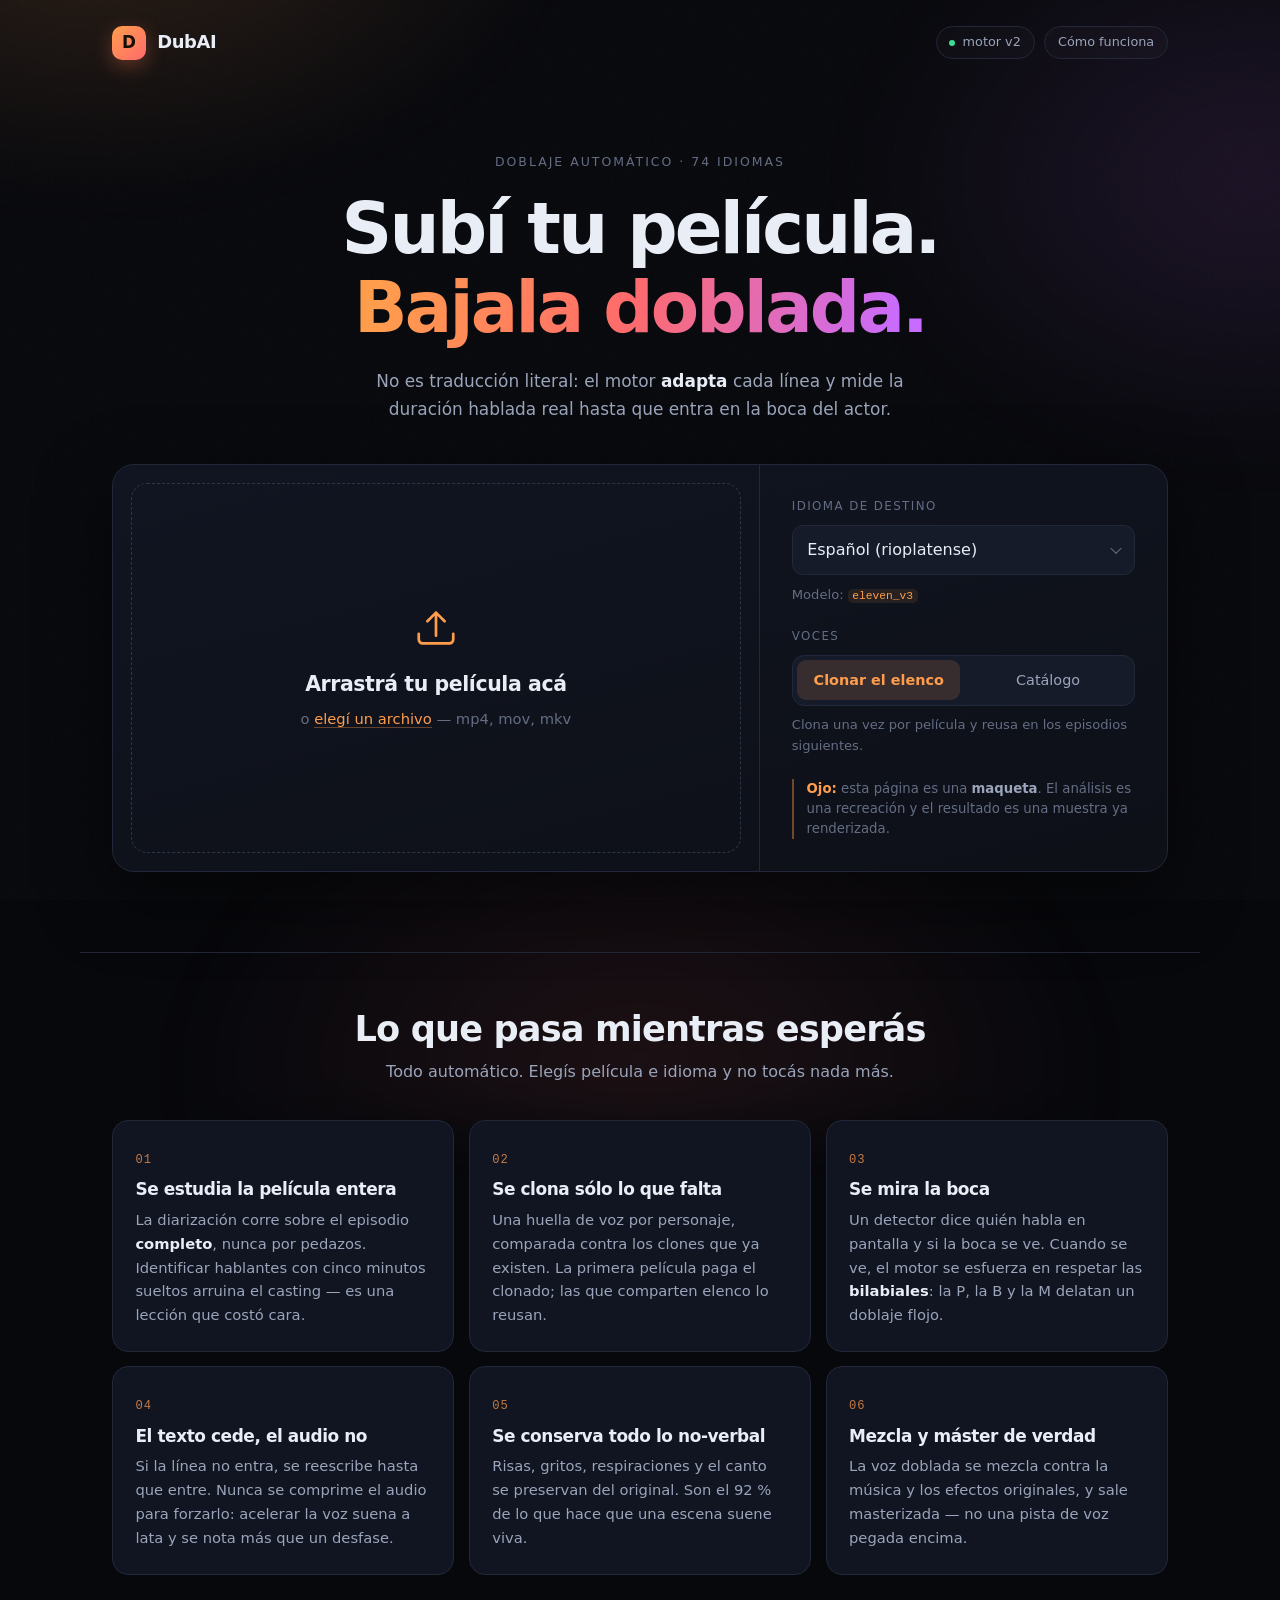
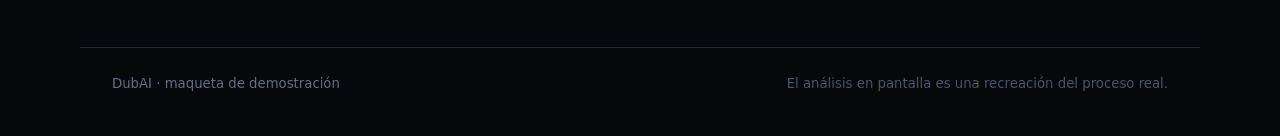
==== index.html @ eddfc8fc "Maqueta de demostracion de DubAI, lista para Render Pagina estatica de una sola pantalla: se suelta " ====
<!doctype html>
<html lang="es">
<head>
<meta charset="utf-8">
<meta name="viewport" content="width=device-width,initial-scale=1">
<title>DubAI — doblaje automático de películas</title>
<meta name="description" content="Subí una película y bajala doblada. El motor adapta cada línea hasta que entra en la boca del actor.">
<link rel="preconnect" href="">
<link rel="stylesheet" href="static/style.css">
<link rel="icon" href="data:image/svg+xml,<svg xmlns='http://www.w3.org/2000/svg' viewBox='0 0 100 100'><text y='.9em' font-size='90'>🎬</text></svg>">
</head>
<body>

<div class="aurora" aria-hidden="true"></div>
<div class="grain" aria-hidden="true"></div>

<header class="top">
  <div class="brand">
    <span class="brand-mark">D</span>
    <span class="brand-name">DubAI</span>
  </div>
  <nav class="top-nav">
    <span class="pill pill-live"><i></i>motor v2</span>
    <a class="pill" href="#como">Cómo funciona</a>
  </nav>
</header>

<main>

  <!-- ══════════════ HERO ══════════════ -->
  <section class="hero">
    <p class="eyebrow">Doblaje automático · 74 idiomas</p>
    <h1 class="hero-title">
      Subí tu película.<br>
      <span class="grad">Bajala doblada.</span>
    </h1>
    <p class="hero-sub">
      No es traducción literal: el motor <strong>adapta</strong> cada línea y mide la duración
      hablada real hasta que entra en la boca del actor.
    </p>
  </section>

  <!-- ══════════════ ESCENARIO (3 estados) ══════════════ -->
  <section class="stage" id="stage">

    <!-- ── 1. soltar el archivo ── -->
    <div class="panel panel-drop" id="panel-drop">
      <div class="drop" id="drop" tabindex="0" role="button"
           aria-label="Elegí un video o arrastralo acá">
        <div class="drop-ring"></div>
        <svg class="drop-ico" viewBox="0 0 24 24" fill="none" stroke="currentColor"
             stroke-width="1.4" stroke-linecap="round" stroke-linejoin="round" aria-hidden="true">
          <path d="M12 16V4m0 0L7.5 8.5M12 4l4.5 4.5"/>
          <path d="M3 15v3a2 2 0 0 0 2 2h14a2 2 0 0 0 2-2v-3"/>
        </svg>
        <p class="drop-title">Arrastrá tu película acá</p>
        <p class="drop-sub">o <span class="link">elegí un archivo</span> — mp4, mov, mkv</p>
        <input type="file" id="file" accept="video/*" hidden>
      </div>

      <div class="drop-side">
        <label class="field">
          <span class="field-label">Idioma de destino</span>
          <div class="select-wrap">
            <select id="lang">
              <option value="es" selected>Español (rioplatense)</option>
              <option value="en">Inglés</option>
              <option value="pt">Portugués (Brasil)</option>
              <option value="he">Hebreo</option>
              <option value="fr">Francés</option>
              <option value="de">Alemán</option>
              <option value="it">Italiano</option>
              <option value="ja">Japonés</option>
            </select>
          </div>
          <span class="field-hint" id="lang-hint">Modelo: <code>eleven_v3</code></span>
        </label>

        <label class="field">
          <span class="field-label">Voces</span>
          <div class="segmented" id="voices" role="radiogroup">
            <button type="button" class="seg on" data-v="clon" role="radio" aria-checked="true">Clonar el elenco</button>
            <button type="button" class="seg" data-v="catalogo" role="radio" aria-checked="false">Catálogo</button>
          </div>
          <span class="field-hint">Clona una vez por película y reusa en los episodios siguientes.</span>
        </label>

        <div class="note">
          <strong>Ojo:</strong> esta página es una <b>maqueta</b>. El análisis es una recreación
          y el resultado es una muestra ya renderizada.
        </div>
      </div>
    </div>

    <!-- ── 2. analizando ── -->
    <div class="panel panel-work" id="panel-work" hidden>
      <div class="work-head">
        <canvas class="thumb" id="thumb" width="192" height="108" aria-hidden="true"></canvas>
        <div class="work-meta">
          <p class="work-file" id="w-name">—</p>
          <p class="work-specs" id="w-specs">—</p>
        </div>
        <div class="ring-wrap">
          <svg class="ring" viewBox="0 0 120 120" aria-hidden="true">
            <circle class="ring-bg" cx="60" cy="60" r="52"/>
            <circle class="ring-fg" id="ring" cx="60" cy="60" r="52"/>
          </svg>
          <span class="ring-num" id="pct">0<i>%</i></span>
        </div>
      </div>

      <div class="bars" id="bars" aria-hidden="true"></div>

      <ol class="steps" id="steps"></ol>

      <div class="console" id="console" aria-live="polite"></div>
    </div>

    <!-- ── 3. resultado ── -->
    <div class="panel panel-done" id="panel-done" hidden>
      <div class="done-head">
        <span class="badge-ok">
          <svg viewBox="0 0 24 24" fill="none" stroke="currentColor" stroke-width="2.6"
               stroke-linecap="round" stroke-linejoin="round" aria-hidden="true">
            <path d="M20 6 9 17l-5-5"/>
          </svg>
          Doblaje terminado
        </span>
        <h2 class="done-title">Tu película, hablada en <span id="done-lang">español</span></h2>
        <p class="done-sub">
          <span class="tag-sample">muestra pregrabada</span>
          Goazen S3E7 · ventana 1:26 → 6:26 · doblada del euskera con el motor de producción
        </p>
      </div>

      <div class="player">
        <video id="video" controls playsinline preload="metadata"
               poster="media/poster.jpg" src="media/resultado.mp4"></video>
      </div>

      <div class="stats">
        <div class="stat"><b>53</b><span>tomas de voz</span></div>
        <div class="stat"><b>5</b><span>voces clonadas</span></div>
        <div class="stat"><b>0,115 s</b><span>desincronía media</span></div>
        <div class="stat"><b>100 %</b><span>del diálogo cubierto</span></div>
      </div>

      <div class="done-actions">
        <button class="btn btn-primary btn-lg" id="again">Doblar otra película</button>
        <a class="btn btn-ghost btn-lg" href="#como">Cómo se hizo</a>
      </div>
    </div>

  </section>

  <!-- ══════════════ CÓMO FUNCIONA ══════════════ -->
  <section class="how" id="como">
    <h2 class="sec-title">Lo que pasa mientras esperás</h2>
    <p class="sec-sub">
      Todo automático. Elegís película e idioma y no tocás nada más.
    </p>

    <div class="cards">
      <article class="card">
        <span class="card-n">01</span>
        <h3>Se estudia la película entera</h3>
        <p>La diarización corre sobre el episodio <b>completo</b>, nunca por pedazos.
           Identificar hablantes con cinco minutos sueltos arruina el casting — es una
           lección que costó cara.</p>
      </article>
      <article class="card">
        <span class="card-n">02</span>
        <h3>Se clona sólo lo que falta</h3>
        <p>Una huella de voz por personaje, comparada contra los clones que ya existen.
           La primera película paga el clonado; las que comparten elenco lo reusan.</p>
      </article>
      <article class="card">
        <span class="card-n">03</span>
        <h3>Se mira la boca</h3>
        <p>Un detector dice quién habla en pantalla y si la boca se ve. Cuando se ve,
           el motor se esfuerza en respetar las <b>bilabiales</b>: la P, la B y la M
           delatan un doblaje flojo.</p>
      </article>
      <article class="card">
        <span class="card-n">04</span>
        <h3>El texto cede, el audio no</h3>
        <p>Si la línea no entra, se reescribe hasta que entre. Nunca se comprime el audio
           para forzarlo: acelerar la voz suena a lata y se nota más que un desfase.</p>
      </article>
      <article class="card">
        <span class="card-n">05</span>
        <h3>Se conserva todo lo no-verbal</h3>
        <p>Risas, gritos, respiraciones y el canto se preservan del original. Son el 92 %
           de lo que hace que una escena suene viva.</p>
      </article>
      <article class="card">
        <span class="card-n">06</span>
        <h3>Mezcla y máster de verdad</h3>
        <p>La voz doblada se mezcla contra la música y los efectos originales, y sale
           masterizada — no una pista de voz pegada encima.</p>
      </article>
    </div>
  </section>

</main>

<footer class="foot">
  <span>DubAI · maqueta de demostración</span>
  <span class="foot-dim">El análisis en pantalla es una recreación del proceso real.</span>
</footer>

<script src="static/app.js"></script>
</body>
</html>
---- static/style.css ----
/* ══════════════════════════════════════════════════════════════════════════════
   DubAI — maqueta de demostración.
   Un solo archivo, sin dependencias externas ni CDN: la página entera se sirve
   estática y funciona sin red una vez cargada.
   ══════════════════════════════════════════════════════════════════════════════ */

:root{
  --bg:#07080c;
  --bg-2:#0d1017;
  --card:#111521;
  --card-2:#161b2a;
  --line:#222839;
  --line-2:#2e3548;

  --tx:#e9edf6;
  --tx-dim:#9aa4ba;
  --tx-mut:#646d84;

  --acc:#ff9d4d;
  --acc-2:#ff6b6b;
  --acc-3:#c86bff;
  --ok:#3ddc97;

  --r:16px;
  --r-lg:22px;
  --shadow:0 24px 70px rgba(0,0,0,.55);
  --ease:cubic-bezier(.22,.61,.36,1);

  --maxw:1120px;
}

*{box-sizing:border-box}
html{scroll-behavior:smooth}

body{
  margin:0;
  background:var(--bg);
  color:var(--tx);
  font:16px/1.6 ui-sans-serif,system-ui,-apple-system,"Segoe UI",Inter,Roboto,sans-serif;
  -webkit-font-smoothing:antialiased;
  text-rendering:optimizeLegibility;
  overflow-x:hidden;
}

h1,h2,h3{margin:0;font-weight:640;letter-spacing:-.025em;line-height:1.12}
p{margin:0}
code{font-family:ui-monospace,"SF Mono",Menlo,Consolas,monospace;font-size:.86em;
  background:rgba(255,157,77,.1);color:var(--acc);padding:.1em .4em;border-radius:5px}
button,input,select{font:inherit;color:inherit}
a{color:inherit;text-decoration:none}

/* ── fondo: aurora tibia + grano de película ── */
.aurora{
  position:fixed;inset:-25%;pointer-events:none;z-index:0;
  background:
    radial-gradient(48rem 32rem at 22% 8%,rgba(255,157,77,.16),transparent 62%),
    radial-gradient(42rem 30rem at 82% 30%,rgba(200,107,255,.11),transparent 62%),
    radial-gradient(50rem 34rem at 50% 96%,rgba(255,107,107,.09),transparent 60%);
  filter:blur(30px);
  animation:drift 26s var(--ease) infinite alternate;
}
@keyframes drift{
  from{transform:translate3d(0,0,0) scale(1)}
  to{transform:translate3d(-2.5%,2%,0) scale(1.07)}
}
.grain{
  position:fixed;inset:0;pointer-events:none;z-index:1;opacity:.035;
  background-image:url("data:image/svg+xml,%3Csvg xmlns='http://www.w3.org/2000/svg' width='140' height='140'%3E%3Cfilter id='n'%3E%3CfeTurbulence type='fractalNoise' baseFrequency='.85' numOctaves='3'/%3E%3C/filter%3E%3Crect width='140' height='140' filter='url(%23n)'/%3E%3C/svg%3E");
}

main,.top,.foot{position:relative;z-index:2}

/* ══════════════ cabecera ══════════════ */
.top{
  max-width:var(--maxw);margin:0 auto;
  padding:1.6rem clamp(1.1rem,4vw,2rem);
  display:flex;align-items:center;justify-content:space-between;gap:1rem;
}
.brand{display:flex;align-items:center;gap:.7rem}
.brand-mark{
  width:34px;height:34px;display:grid;place-items:center;border-radius:10px;
  background:linear-gradient(135deg,var(--acc),var(--acc-2));
  color:#180f04;font-weight:800;font-size:1.05rem;
  box-shadow:0 6px 20px rgba(255,120,80,.32);
}
.brand-name{font-weight:660;letter-spacing:-.02em;font-size:1.12rem}

.top-nav{display:flex;align-items:center;gap:.6rem}
.pill{
  display:inline-flex;align-items:center;gap:.45rem;
  border:1px solid var(--line);border-radius:999px;
  padding:.34rem .8rem;font-size:.8rem;color:var(--tx-dim);
  background:rgba(255,255,255,.02);transition:.18s var(--ease);
}
a.pill:hover{border-color:var(--line-2);color:var(--tx)}
.pill-live i{
  width:6px;height:6px;border-radius:50%;background:var(--ok);
  box-shadow:0 0 0 0 rgba(61,220,151,.55);animation:pulse 2.4s infinite;
}
@keyframes pulse{
  70%{box-shadow:0 0 0 7px rgba(61,220,151,0)}
  100%{box-shadow:0 0 0 0 rgba(61,220,151,0)}
}

/* ══════════════ hero ══════════════ */
.hero{
  max-width:var(--maxw);margin:0 auto;
  padding:clamp(2rem,6vw,4.2rem) clamp(1.1rem,4vw,2rem) clamp(1.6rem,4vw,2.6rem);
  text-align:center;
}
.eyebrow{
  font-size:.78rem;letter-spacing:.16em;text-transform:uppercase;
  color:var(--tx-mut);margin-bottom:1.1rem;
}
.hero-title{
  font-size:clamp(2.4rem,7vw,4.4rem);font-weight:700;letter-spacing:-.04em;
}
.grad{
  background:linear-gradient(100deg,var(--acc) 5%,var(--acc-2) 48%,var(--acc-3) 95%);
  -webkit-background-clip:text;background-clip:text;color:transparent;
}
.hero-sub{
  margin:1.3rem auto 0;max-width:52ch;color:var(--tx-dim);font-size:1.06rem;
}
.hero-sub strong{color:var(--tx);font-weight:600}

/* ══════════════ escenario ══════════════ */
.stage{
  max-width:var(--maxw);margin:0 auto;
  padding:0 clamp(1.1rem,4vw,2rem) clamp(3rem,8vw,5rem);
}
.panel{
  background:linear-gradient(165deg,var(--card),var(--bg-2));
  border:1px solid var(--line);border-radius:var(--r-lg);
  box-shadow:var(--shadow);
  animation:rise .5s var(--ease) both;
}
@keyframes rise{from{opacity:0;transform:translateY(16px)}to{opacity:1;transform:none}}
.panel[hidden]{display:none}

/* ── 1. soltar ── */
.panel-drop{
  display:grid;grid-template-columns:1.35fr .85fr;gap:0;overflow:hidden;
}
.drop{
  position:relative;margin:0;padding:clamp(2.2rem,5vw,3.4rem) 1.5rem;
  display:flex;flex-direction:column;align-items:center;justify-content:center;
  text-align:center;cursor:pointer;min-height:330px;
  border-right:1px solid var(--line);
  transition:background .22s var(--ease);
}
.drop:hover,.drop:focus-visible{background:rgba(255,157,77,.035);outline:none}
.drop-ring{
  position:absolute;inset:1.1rem;border-radius:calc(var(--r-lg) - 6px);
  border:1.5px dashed var(--line-2);pointer-events:none;
  transition:.22s var(--ease);
}
.drop:hover .drop-ring,.drop:focus-visible .drop-ring{border-color:rgba(255,157,77,.5)}
.drop.over{background:rgba(255,157,77,.07)}
.drop.over .drop-ring{
  border-color:var(--acc);border-style:solid;
  box-shadow:inset 0 0 44px rgba(255,157,77,.14);
}
.drop-ico{
  width:46px;height:46px;color:var(--acc);margin-bottom:1.1rem;
  animation:float 3.4s var(--ease) infinite alternate;
}
@keyframes float{to{transform:translateY(-7px)}}
.drop-title{font-size:1.28rem;font-weight:620;letter-spacing:-.02em}
.drop-sub{color:var(--tx-mut);font-size:.92rem;margin-top:.4rem}
.link{color:var(--acc);border-bottom:1px solid rgba(255,157,77,.35)}

.drop-side{padding:clamp(1.5rem,3vw,2rem);display:flex;flex-direction:column;gap:1.4rem}
.field{display:block}
.field-label{
  display:block;font-size:.74rem;letter-spacing:.12em;text-transform:uppercase;
  color:var(--tx-mut);margin-bottom:.55rem;
}
.select-wrap{position:relative}
.select-wrap::after{
  content:"";position:absolute;right:.95rem;top:50%;width:7px;height:7px;
  border-right:1.6px solid var(--tx-mut);border-bottom:1.6px solid var(--tx-mut);
  transform:translateY(-70%) rotate(45deg);pointer-events:none;
}
select{
  width:100%;appearance:none;background:var(--card-2);border:1px solid var(--line);
  border-radius:11px;padding:.7rem 2.2rem .7rem .9rem;cursor:pointer;
  transition:.18s var(--ease);
}
select:hover{border-color:var(--line-2)}
select:focus-visible{outline:none;border-color:var(--acc)}
.field-hint{display:block;margin-top:.55rem;font-size:.82rem;color:var(--tx-mut)}

.segmented{display:flex;gap:.4rem;background:var(--card-2);
  border:1px solid var(--line);border-radius:12px;padding:.28rem}
.seg{
  flex:1;border:none;background:transparent;color:var(--tx-dim);
  padding:.52rem .6rem;border-radius:9px;cursor:pointer;font-size:.9rem;
  transition:.18s var(--ease);
}
.seg:hover{color:var(--tx)}
.seg.on{background:rgba(255,157,77,.14);color:var(--acc);font-weight:560}

.note{
  margin-top:auto;font-size:.83rem;line-height:1.5;color:var(--tx-mut);
  border-left:2px solid rgba(255,157,77,.4);padding-left:.8rem;
}
.note strong{color:var(--acc)}
.note b{color:var(--tx-dim)}

/* ── 2. analizando ── */
.panel-work{padding:clamp(1.5rem,3.5vw,2.2rem)}
.work-head{display:flex;align-items:center;gap:1.15rem;margin-bottom:1.4rem}
.thumb{
  width:96px;height:54px;border-radius:9px;flex:none;
  background:#000;border:1px solid var(--line);object-fit:cover;
}
.work-meta{min-width:0;flex:1}
.work-file{
  font-weight:600;letter-spacing:-.01em;
  white-space:nowrap;overflow:hidden;text-overflow:ellipsis;
}
.work-specs{color:var(--tx-mut);font-size:.85rem;margin-top:.2rem}

.ring-wrap{position:relative;width:78px;height:78px;flex:none;display:grid;place-items:center}
.ring{width:78px;height:78px;transform:rotate(-90deg)}
.ring circle{fill:none;stroke-width:7;stroke-linecap:round}
.ring-bg{stroke:var(--line)}
.ring-fg{
  stroke:url(#g);stroke:var(--acc);
  stroke-dasharray:326.7;stroke-dashoffset:326.7;
  transition:stroke-dashoffset .5s var(--ease);
  filter:drop-shadow(0 0 6px rgba(255,157,77,.5));
}
.ring-num{
  position:absolute;font-variant-numeric:tabular-nums;font-weight:640;font-size:1.15rem;
}
.ring-num i{font-style:normal;font-size:.65em;color:var(--tx-mut);margin-left:1px}

/* barritas de espectro */
.bars{display:flex;align-items:flex-end;gap:3px;height:42px;margin-bottom:1.5rem;
  opacity:.85}
.bars span{
  flex:1;background:linear-gradient(180deg,var(--acc),rgba(255,107,107,.25));
  border-radius:2px;height:12%;transform-origin:bottom;
  transition:height .13s linear;
}

/* lista de etapas */
.steps{list-style:none;margin:0 0 1.4rem;padding:0;display:grid;gap:.1rem}
.step{
  display:flex;align-items:center;gap:.8rem;padding:.52rem .7rem;border-radius:10px;
  color:var(--tx-mut);font-size:.94rem;transition:.3s var(--ease);
}
.step-dot{
  width:17px;height:17px;flex:none;border-radius:50%;
  border:1.7px solid var(--line-2);display:grid;place-items:center;position:relative;
  transition:.3s var(--ease);
}
.step-dot svg{width:10px;height:10px;opacity:0;transition:.25s var(--ease);
  stroke:#0b0d12;stroke-width:3.4;fill:none;stroke-linecap:round;stroke-linejoin:round}
.step-name{flex:1;min-width:0;white-space:nowrap;overflow:hidden;text-overflow:ellipsis}
.step-tag{
  font-size:.74rem;color:var(--tx-mut);font-family:ui-monospace,Menlo,Consolas,monospace;
  opacity:0;transition:.3s var(--ease);
}

.step.now{color:var(--tx);background:rgba(255,157,77,.055)}
.step.now .step-dot{
  border-color:var(--acc);
  box-shadow:0 0 0 0 rgba(255,157,77,.45);animation:pulse 1.7s infinite;
}
.step.now .step-dot::after{
  content:"";position:absolute;inset:3px;border-radius:50%;background:var(--acc);
  animation:breathe 1.1s var(--ease) infinite alternate;
}
@keyframes breathe{from{transform:scale(.55);opacity:.55}to{transform:scale(1);opacity:1}}
.step.now .step-tag{opacity:1;color:var(--acc)}

.step.done{color:var(--tx-dim)}
.step.done .step-dot{border-color:var(--ok);background:var(--ok)}
.step.done .step-dot::after{display:none}
.step.done .step-dot svg{opacity:1}
.step.done .step-tag{opacity:.75}

/* consola */
.console{
  background:#05060a;border:1px solid var(--line);border-radius:12px;
  padding:.85rem 1rem;height:132px;overflow:hidden;
  font-family:ui-monospace,"SF Mono",Menlo,Consolas,monospace;
  font-size:.78rem;line-height:1.75;color:var(--tx-mut);
  display:flex;flex-direction:column;justify-content:flex-end;
}
.console div{animation:slidein .3s var(--ease) both;white-space:pre-wrap;word-break:break-word}
.console b{color:var(--acc);font-weight:500}
.console em{color:var(--ok);font-style:normal}
@keyframes slidein{from{opacity:0;transform:translateY(7px)}to{opacity:1;transform:none}}

/* ── 3. resultado ── */
.panel-done{padding:clamp(1.5rem,3.5vw,2.4rem)}
.done-head{text-align:center;margin-bottom:1.6rem}
.badge-ok{
  display:inline-flex;align-items:center;gap:.45rem;
  background:rgba(61,220,151,.12);color:var(--ok);
  border:1px solid rgba(61,220,151,.3);border-radius:999px;
  padding:.36rem .9rem;font-size:.83rem;font-weight:560;margin-bottom:1rem;
}
.badge-ok svg{width:13px;height:13px}
.done-title{font-size:clamp(1.5rem,3.4vw,2.1rem)}
.done-sub{
  margin-top:.7rem;color:var(--tx-mut);font-size:.9rem;
  display:flex;align-items:center;justify-content:center;gap:.6rem;flex-wrap:wrap;
}
.tag-sample{
  border:1px solid var(--line-2);border-radius:999px;padding:.16rem .6rem;
  font-size:.75rem;letter-spacing:.04em;text-transform:uppercase;color:var(--tx-dim);
}

.player{
  border-radius:var(--r);overflow:hidden;background:#000;
  border:1px solid var(--line);box-shadow:0 20px 60px rgba(0,0,0,.5);
  aspect-ratio:16/9;
}
.player video{width:100%;height:100%;display:block;object-fit:contain}

.stats{
  display:grid;grid-template-columns:repeat(4,1fr);gap:.7rem;margin:1.4rem 0 1.6rem;
}
.stat{
  background:var(--card-2);border:1px solid var(--line);border-radius:12px;
  padding:.9rem .7rem;text-align:center;
}
.stat b{
  display:block;font-size:1.35rem;font-weight:680;letter-spacing:-.03em;
  font-variant-numeric:tabular-nums;
  background:linear-gradient(120deg,var(--acc),var(--acc-2));
  -webkit-background-clip:text;background-clip:text;color:transparent;
}
.stat span{font-size:.78rem;color:var(--tx-mut)}

.done-actions{display:flex;gap:.7rem;justify-content:center;flex-wrap:wrap}

/* ── botones ── */
.btn{
  border:1px solid var(--line);background:var(--card-2);border-radius:12px;
  padding:.7rem 1.3rem;cursor:pointer;font-weight:520;
  transition:.18s var(--ease);
}
.btn:hover{border-color:var(--line-2);transform:translateY(-1px)}
.btn-lg{padding:.85rem 1.9rem;font-size:1rem}
.btn-primary{
  background:linear-gradient(135deg,var(--acc),var(--acc-2));border:none;
  color:#1a1004;font-weight:660;box-shadow:0 10px 30px rgba(255,120,80,.28);
}
.btn-primary:hover{box-shadow:0 14px 38px rgba(255,120,80,.38)}
.btn-ghost{background:transparent}

/* ══════════════ cómo funciona ══════════════ */
.how{
  max-width:var(--maxw);margin:0 auto;
  padding:clamp(2rem,6vw,3.5rem) clamp(1.1rem,4vw,2rem) clamp(3rem,7vw,4.5rem);
  border-top:1px solid var(--line);
}
.sec-title{font-size:clamp(1.6rem,3.6vw,2.2rem);text-align:center}
.sec-sub{text-align:center;color:var(--tx-dim);margin-top:.7rem}
.cards{
  display:grid;grid-template-columns:repeat(auto-fit,minmax(285px,1fr));
  gap:.9rem;margin-top:2.2rem;
}
.card{
  background:var(--card);border:1px solid var(--line);border-radius:var(--r);
  padding:1.5rem 1.4rem;transition:.22s var(--ease);position:relative;overflow:hidden;
}
.card::before{
  content:"";position:absolute;inset:0 auto auto 0;width:100%;height:1px;
  background:linear-gradient(90deg,transparent,rgba(255,157,77,.5),transparent);
  opacity:0;transition:.3s var(--ease);
}
.card:hover{border-color:var(--line-2);transform:translateY(-3px)}
.card:hover::before{opacity:1}
.card-n{
  font-family:ui-monospace,Menlo,Consolas,monospace;font-size:.76rem;
  color:var(--acc);opacity:.75;letter-spacing:.08em;
}
.card h3{font-size:1.06rem;margin:.6rem 0 .55rem}
.card p{color:var(--tx-dim);font-size:.92rem;line-height:1.62}
.card b{color:var(--tx);font-weight:600}

/* ══════════════ pie ══════════════ */
.foot{
  max-width:var(--maxw);margin:0 auto;
  padding:1.6rem clamp(1.1rem,4vw,2rem) 2.6rem;
  border-top:1px solid var(--line);
  display:flex;justify-content:space-between;gap:1rem;flex-wrap:wrap;
  font-size:.83rem;color:var(--tx-mut);
}
.foot-dim{color:#4c5468}

/* ══════════════ adaptable ══════════════ */
@media (max-width:860px){
  .panel-drop{grid-template-columns:1fr}
  .drop{border-right:none;border-bottom:1px solid var(--line);min-height:280px}
  .stats{grid-template-columns:repeat(2,1fr)}
}
@media (max-width:560px){
  .work-head{flex-wrap:wrap}
  .ring-wrap{order:-1}
  .thumb{width:76px;height:43px}
  .console{height:110px}
  .top-nav .pill:not(.pill-live){display:none}
}

@media (prefers-reduced-motion:reduce){
  *,*::before,*::after{
    animation-duration:.001ms !important;animation-iteration-count:1 !important;
    transition-duration:.05s !important;
  }
  html{scroll-behavior:auto}
}
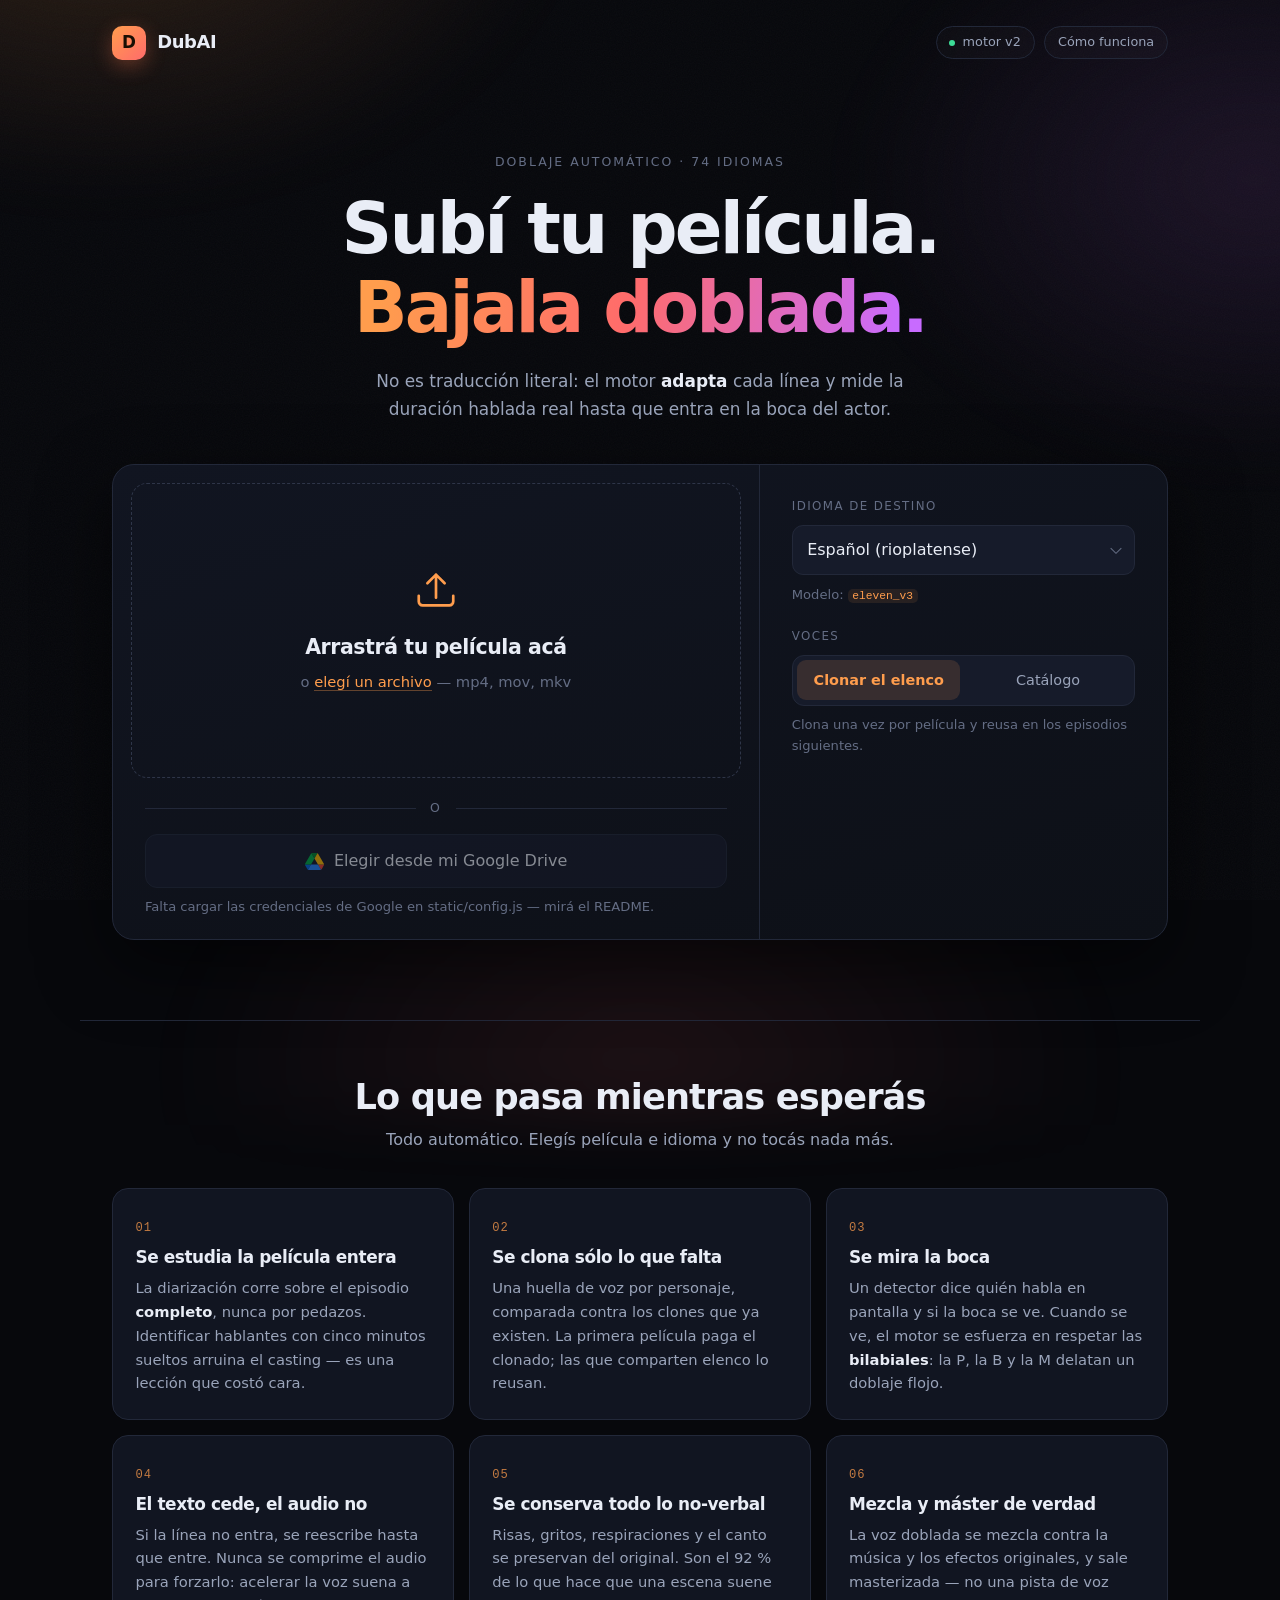
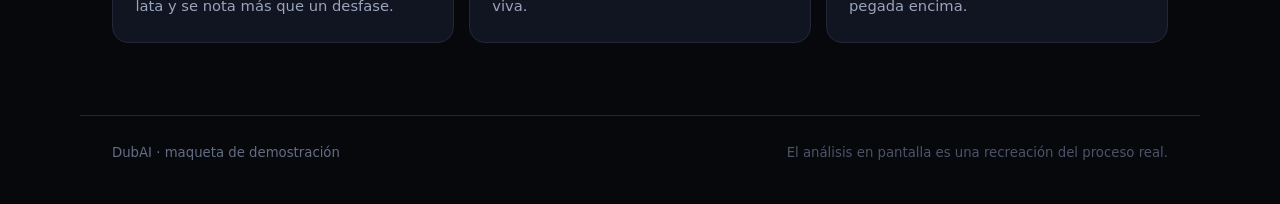
==== commit 999675fd: "Buscador sobre Google Drive, y fuera el cartel de maqueta Se saca el aviso "esta pagina es una maque" ====
--- a/index.html
+++ b/index.html
@@ -45,6 +45,7 @@
 
     <!-- ── 1. soltar el archivo ── -->
     <div class="panel panel-drop" id="panel-drop">
+     <div class="drop-col">
       <div class="drop" id="drop" tabindex="0" role="button"
            aria-label="Elegí un video o arrastralo acá">
         <div class="drop-ring"></div>
@@ -57,6 +58,22 @@
         <p class="drop-sub">o <span class="link">elegí un archivo</span> — mp4, mov, mkv</p>
         <input type="file" id="file" accept="video/*" hidden>
       </div>
+
+      <div class="or"><span>o</span></div>
+
+      <button type="button" class="drive-btn" id="drive-btn">
+        <svg class="drive-logo" viewBox="0 0 87.3 78" aria-hidden="true">
+          <path fill="#0066da" d="m6.6 66.85 3.85 6.65c.8 1.4 1.95 2.5 3.3 3.3l13.75-23.8H0c0 1.55.4 3.1 1.2 4.5z"/>
+          <path fill="#00ac47" d="M43.65 25 29.9 1.2c-1.35.8-2.5 1.9-3.3 3.3l-25.4 44A9.06 9.06 0 0 0 0 53h27.5z"/>
+          <path fill="#ea4335" d="M73.55 76.8c1.35-.8 2.5-1.9 3.3-3.3l1.6-2.75 7.65-13.25c.8-1.4 1.2-2.95 1.2-4.5H59.8l5.85 11.5z"/>
+          <path fill="#00832d" d="M43.65 25 57.4 1.2C56.05.4 54.5 0 52.9 0H34.4c-1.6 0-3.15.45-4.5 1.2z"/>
+          <path fill="#2684fc" d="M59.8 53H27.5L13.75 76.8c1.35.8 2.9 1.2 4.5 1.2h50.8c1.6 0 3.15-.45 4.5-1.2z"/>
+          <path fill="#ffba00" d="M73.4 26.5 60.7 4.5c-.8-1.4-1.95-2.5-3.3-3.3L43.65 25 59.8 53h27.45c0-1.55-.4-3.1-1.2-4.5z"/>
+        </svg>
+        <span id="drive-label">Elegir desde mi Google Drive</span>
+      </button>
+      <p class="drive-status" id="drive-status" role="status"></p>
+     </div>
 
       <div class="drop-side">
         <label class="field">
@@ -84,11 +101,6 @@
           </div>
           <span class="field-hint">Clona una vez por película y reusa en los episodios siguientes.</span>
         </label>
-
-        <div class="note">
-          <strong>Ojo:</strong> esta página es una <b>maqueta</b>. El análisis es una recreación
-          y el resultado es una muestra ya renderizada.
-        </div>
       </div>
     </div>
 
@@ -209,6 +221,12 @@
   <span class="foot-dim">El análisis en pantalla es una recreación del proceso real.</span>
 </footer>
 
+<script src="static/config.js"></script>
 <script src="static/app.js"></script>
+<script src="static/drive.js"></script>
+<!-- Google: identidad (para el permiso) y Picker (el buscador sobre tu Drive).
+     Son los únicos recursos externos de la página; sin ellos el resto funciona igual. -->
+<script src="https://accounts.google.com/gsi/client" async defer></script>
+<script src="https://apis.google.com/js/api.js" async defer></script>
 </body>
 </html>
--- a/static/style.css
+++ b/static/style.css
@@ -170,6 +170,42 @@
 .drop-sub{color:var(--tx-mut);font-size:.92rem;margin-top:.4rem}
 .link{color:var(--acc);border-bottom:1px solid rgba(255,157,77,.35)}
 
+/* columna izquierda: zona de arrastre + entrada por Drive */
+.drop-col{
+  display:flex;flex-direction:column;
+  border-right:1px solid var(--line);
+  padding-bottom:1.4rem;
+}
+.drop-col .drop{border-right:none;flex:1}
+
+.or{
+  display:flex;align-items:center;gap:.9rem;
+  margin:.2rem clamp(1.5rem,3vw,2rem) 1rem;
+  color:var(--tx-mut);font-size:.78rem;letter-spacing:.14em;text-transform:uppercase;
+}
+.or::before,.or::after{content:"";flex:1;height:1px;background:var(--line)}
+
+.drive-btn{
+  display:flex;align-items:center;justify-content:center;gap:.65rem;
+  margin:0 clamp(1.5rem,3vw,2rem);
+  background:var(--card-2);border:1px solid var(--line);border-radius:12px;
+  padding:.8rem 1.1rem;cursor:pointer;font-weight:540;
+  transition:.18s var(--ease);
+}
+.drive-btn:hover:not(:disabled){border-color:var(--line-2);transform:translateY(-1px)}
+.drive-btn:disabled{opacity:.65;cursor:progress}
+.drive-btn.off{opacity:.55}
+.drive-logo{width:19px;height:19px;flex:none}
+.drive-btn.loading .drive-logo{animation:spin 1.1s linear infinite}
+@keyframes spin{to{transform:rotate(360deg)}}
+
+.drive-status{
+  margin:.6rem clamp(1.5rem,3vw,2rem) 0;
+  font-size:.82rem;line-height:1.45;color:var(--tx-mut);min-height:1.2em;
+}
+.drive-status.is-ok{color:var(--ok)}
+.drive-status.is-err{color:var(--acc-2)}
+
 .drop-side{padding:clamp(1.5rem,3vw,2rem);display:flex;flex-direction:column;gap:1.4rem}
 .field{display:block}
 .field-label{
@@ -200,13 +236,6 @@
 }
 .seg:hover{color:var(--tx)}
 .seg.on{background:rgba(255,157,77,.14);color:var(--acc);font-weight:560}
-
-.note{
-  margin-top:auto;font-size:.83rem;line-height:1.5;color:var(--tx-mut);
-  border-left:2px solid rgba(255,157,77,.4);padding-left:.8rem;
-}
-.note strong{color:var(--acc)}
-.note b{color:var(--tx-dim)}
 
 /* ── 2. analizando ── */
 .panel-work{padding:clamp(1.5rem,3.5vw,2.2rem)}
@@ -399,7 +428,8 @@
 /* ══════════════ adaptable ══════════════ */
 @media (max-width:860px){
   .panel-drop{grid-template-columns:1fr}
-  .drop{border-right:none;border-bottom:1px solid var(--line);min-height:280px}
+  .drop-col{border-right:none;border-bottom:1px solid var(--line)}
+  .drop{min-height:280px}
   .stats{grid-template-columns:repeat(2,1fr)}
 }
 @media (max-width:560px){
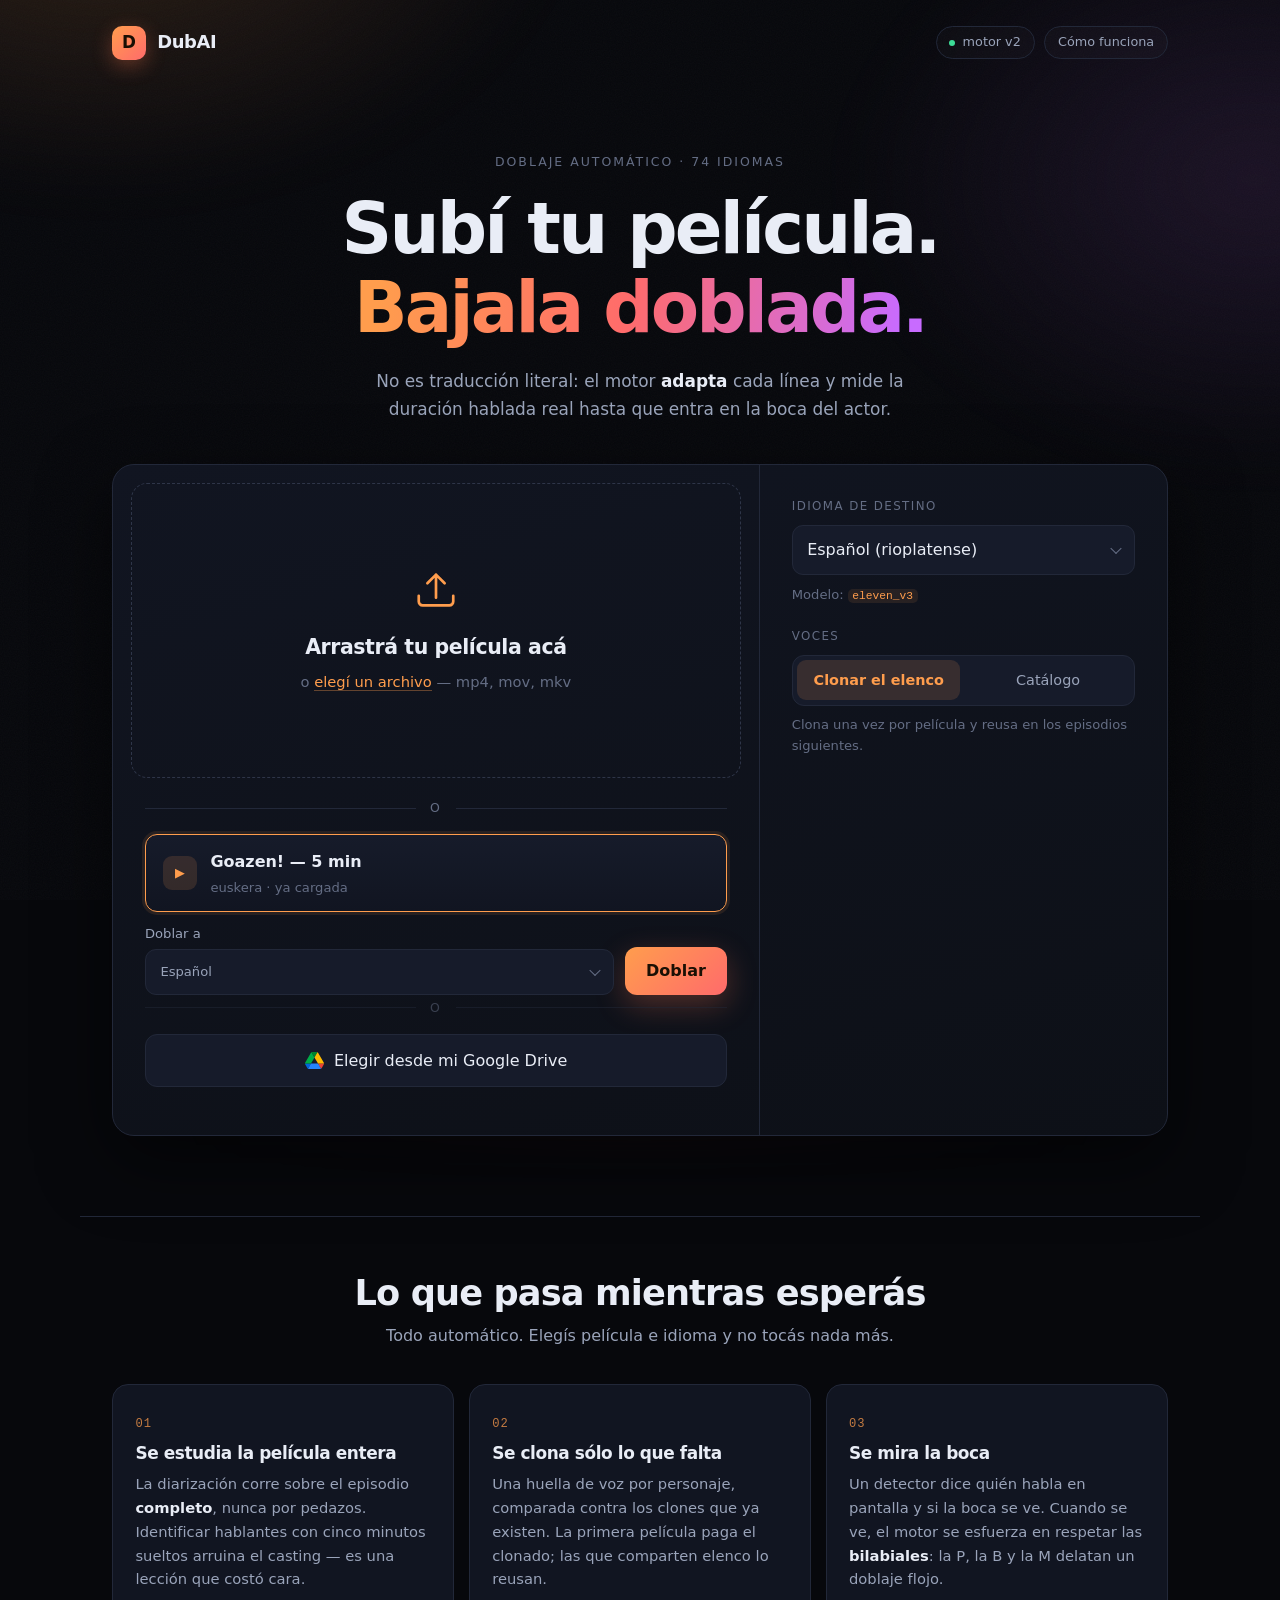
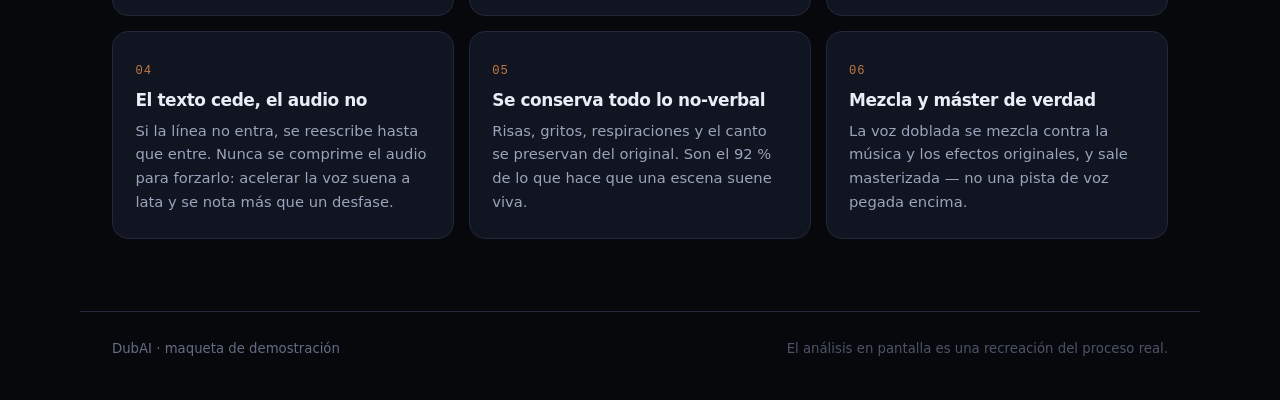
==== commit 4480782a: "feat(demo): pelicula ya cargada, el camino de dos clicks Tarjeta destacada donde antes estaba el bot" ====
--- a/index.html
+++ b/index.html
@@ -60,6 +60,31 @@
       </div>
 
       <div class="or"><span>o</span></div>
+
+      <!-- ── película ya cargada: el camino de dos clicks para mostrar el producto ──
+           Va donde antes estaba Drive porque en una demo nadie quiere ver un login de
+           Google: quiere ver el doblaje. Drive sigue abajo, como segunda opción. -->
+      <div class="ready" id="ready">
+        <button type="button" class="ready-card" id="ready-card" aria-pressed="false">
+          <span class="ready-ico" aria-hidden="true">▶</span>
+          <span class="ready-txt">
+            <span class="ready-name" id="ready-name">Goazen! — 5 min</span>
+            <span class="ready-meta" id="ready-meta">euskera · ya cargada</span>
+          </span>
+          <span class="ready-check" aria-hidden="true">✓</span>
+        </button>
+        <div class="ready-go" id="ready-go" hidden>
+          <label class="ready-lang">
+            <span>Doblar a</span>
+            <div class="select-wrap">
+              <select id="ready-lang-sel"><option value="es" selected>Español</option></select>
+            </div>
+          </label>
+          <button type="button" class="btn btn-primary" id="ready-btn">Doblar</button>
+        </div>
+      </div>
+
+      <div class="or or-min"><span>o</span></div>
 
       <button type="button" class="drive-btn" id="drive-btn">
         <svg class="drive-logo" viewBox="0 0 87.3 78" aria-hidden="true">
--- a/static/style.css
+++ b/static/style.css
@@ -447,3 +447,36 @@
   }
   html{scroll-behavior:auto}
 }
+
+/* ══ PELÍCULA YA CARGADA ═══════════════════════════════════════════════════════════════
+   El camino de dos clicks de la demo. Lleva el acento naranja de la marca porque tiene que
+   ganarle la atención al botón de Drive: en una demostración nadie quiere ver un login de
+   Google, quiere ver el doblaje. Drive queda abajo, disponible pero secundario.          */
+.ready{ margin:0 clamp(1.5rem,3vw,2rem); }
+.ready-card{
+  display:flex;align-items:center;gap:.85rem;width:100%;text-align:left;
+  background:linear-gradient(180deg,var(--card-2),var(--card));
+  border:1px solid var(--acc);border-radius:12px;
+  padding:.85rem 1.05rem;cursor:pointer;color:inherit;font:inherit;
+  box-shadow:0 0 0 3px rgb(255 157 77 / .10);
+  transition:.18s var(--ease);
+}
+.ready-card:hover{ transform:translateY(-1px); box-shadow:0 0 0 4px rgb(255 157 77 / .16); }
+.ready-ico{
+  flex:none;display:grid;place-items:center;width:34px;height:34px;border-radius:9px;
+  background:rgb(255 157 77 / .14);color:var(--acc);font-size:.8rem;
+}
+.ready-txt{ display:flex;flex-direction:column;gap:2px;min-width:0;flex:1; }
+.ready-name{ font-weight:600;overflow:hidden;text-overflow:ellipsis;white-space:nowrap; }
+.ready-meta{ font-size:.82rem;color:var(--tx-mut); }
+.ready-check{ flex:none;opacity:0;color:var(--acc);font-weight:700;transition:.18s var(--ease); }
+.ready-card.on{ background:linear-gradient(180deg,rgb(255 157 77 / .10),var(--card-2)); }
+.ready-card.on .ready-check{ opacity:1; }
+
+.ready-go{ display:flex;align-items:end;gap:.7rem;margin-top:.7rem;flex-wrap:wrap; }
+.ready-lang{ display:flex;flex-direction:column;gap:.3rem;font-size:.82rem;
+             color:var(--tx-dim);flex:1 1 170px;min-width:0; }
+.ready-go .btn{ flex:none; }
+
+/* el "o" que separa de Drive queda más discreto: ya no es una bifurcación pareja */
+.or.or-min{ opacity:.5; }
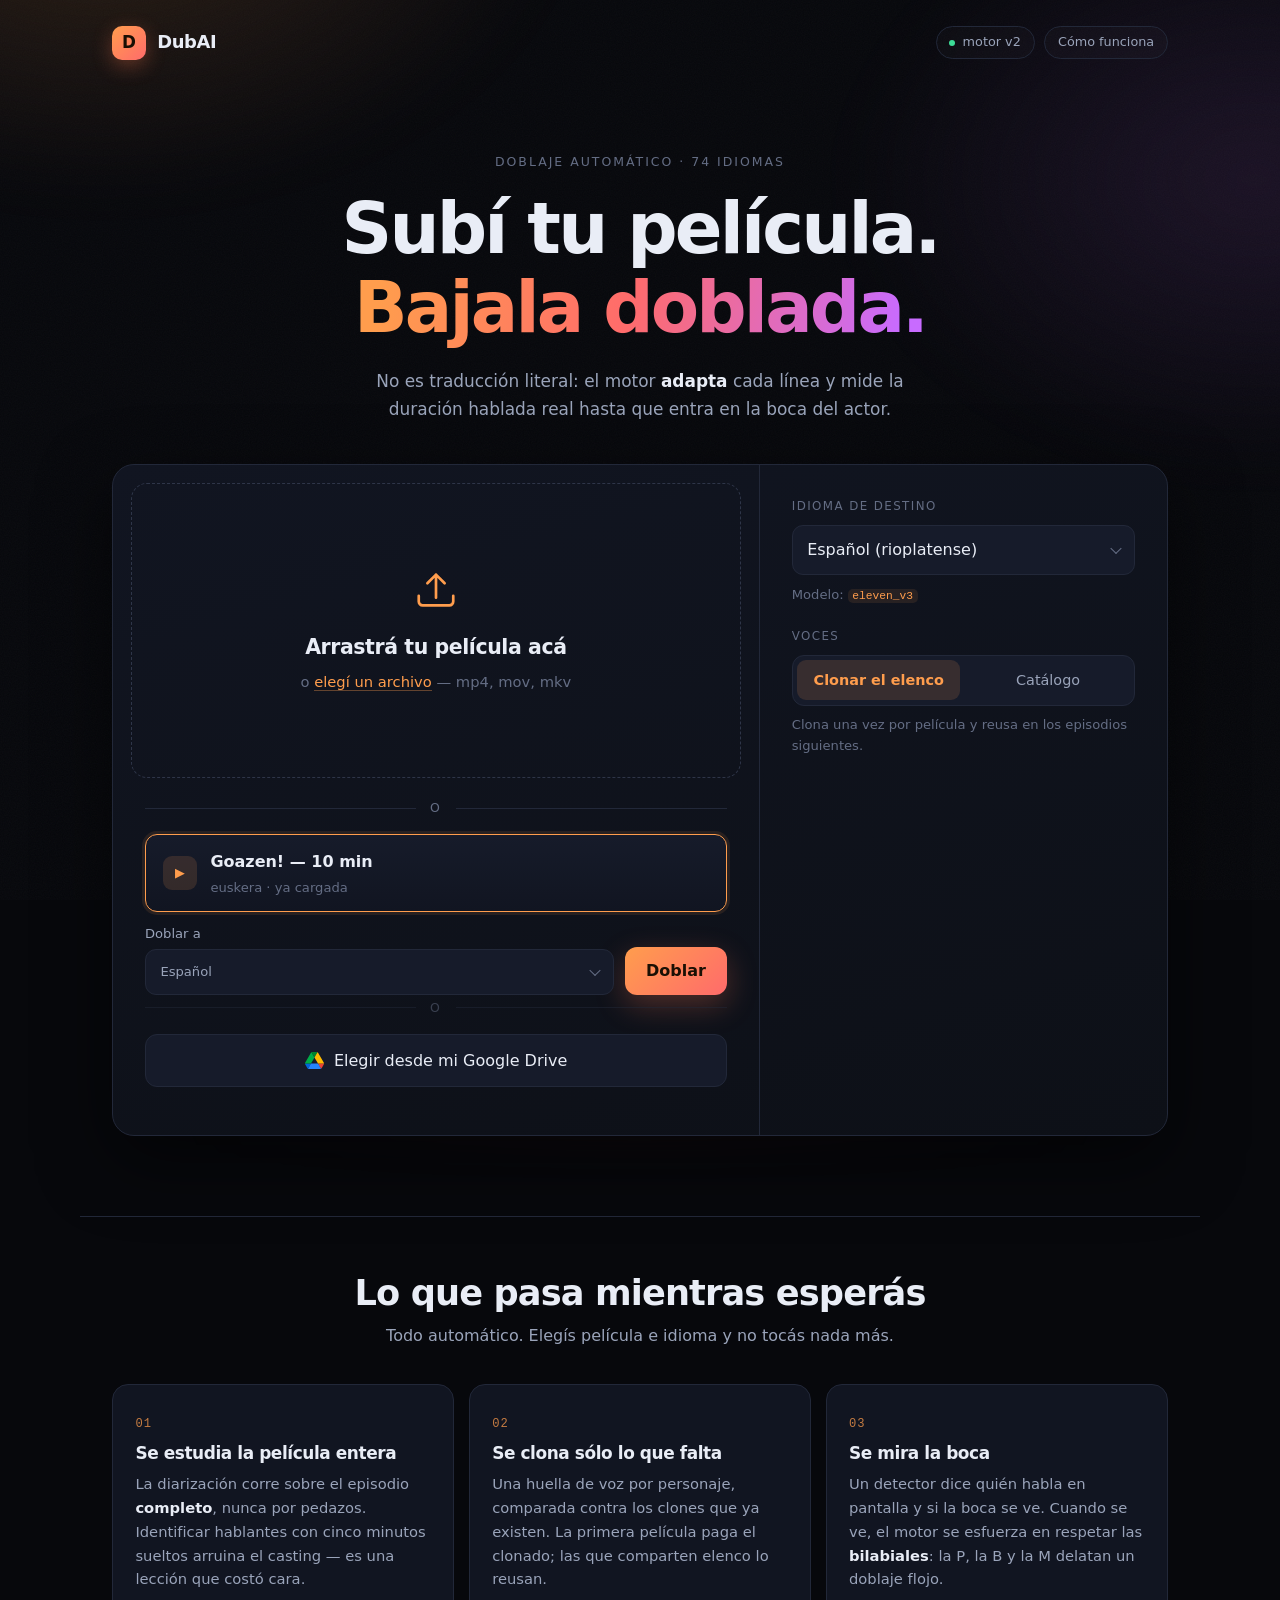
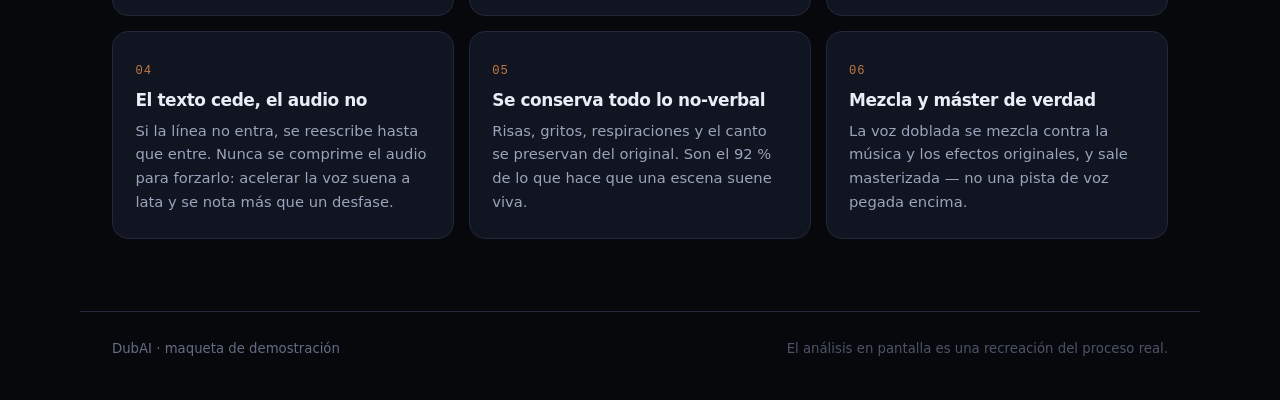
==== commit ac5474a8: "feat(demo): el resultado pasa a ser el doblaje de 10 minutos continuos Reemplaza la ventana de 5 min" ====
--- a/index.html
+++ b/index.html
@@ -68,7 +68,7 @@
         <button type="button" class="ready-card" id="ready-card" aria-pressed="false">
           <span class="ready-ico" aria-hidden="true">▶</span>
           <span class="ready-txt">
-            <span class="ready-name" id="ready-name">Goazen! — 5 min</span>
+            <span class="ready-name" id="ready-name">Goazen! — 10 min</span>
             <span class="ready-meta" id="ready-meta">euskera · ya cargada</span>
           </span>
           <span class="ready-check" aria-hidden="true">✓</span>
@@ -166,7 +166,7 @@
         <h2 class="done-title">Tu película, hablada en <span id="done-lang">español</span></h2>
         <p class="done-sub">
           <span class="tag-sample">muestra pregrabada</span>
-          Goazen S3E7 · ventana 1:26 → 6:26 · doblada del euskera con el motor de producción
+          Goazen S3E7 · 10 minutos continuos · doblada del euskera con el motor de producción
         </p>
       </div>
 
